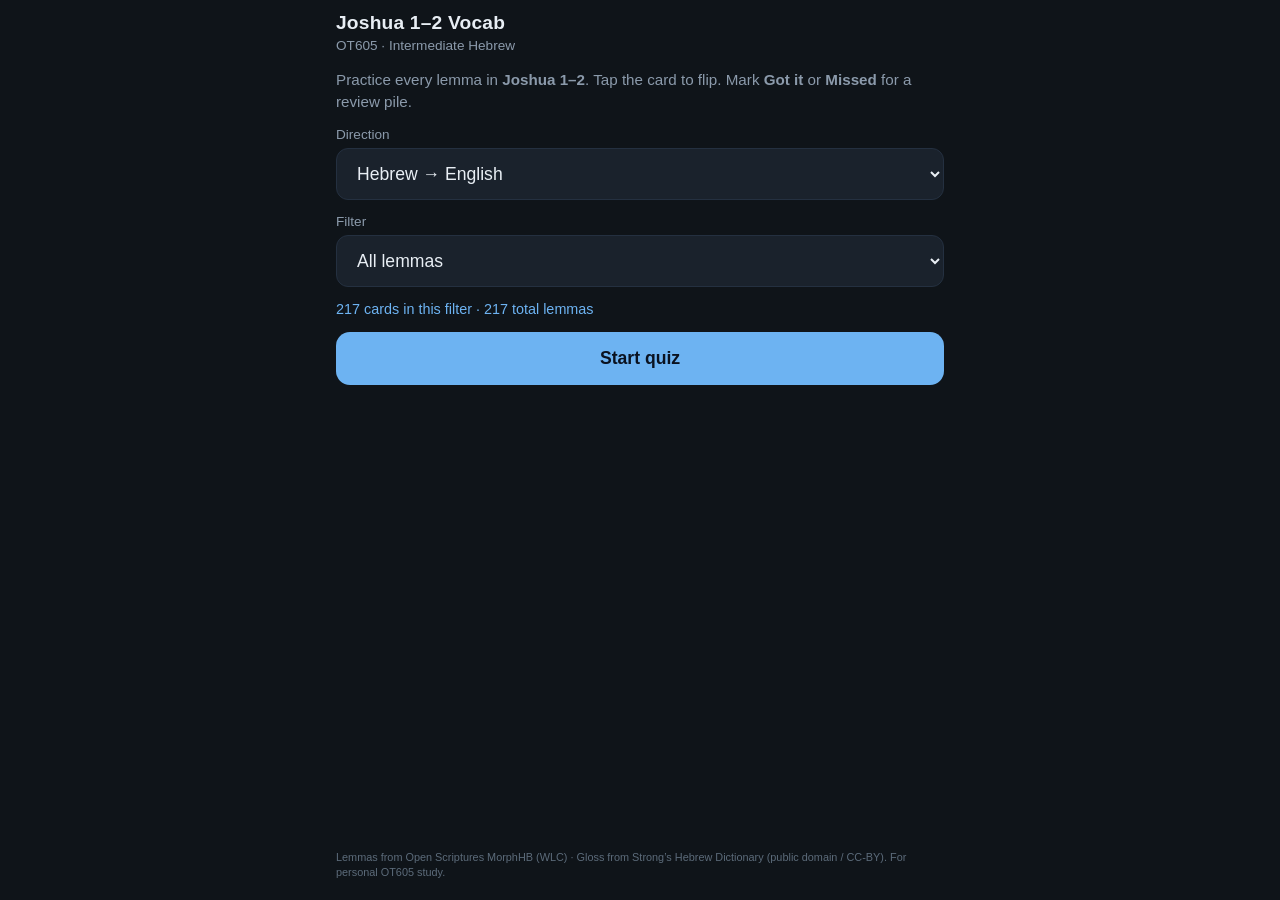
==== index.html @ ba5dbfcc "Add Joshua 1–2 Hebrew vocab PWA for OT605 Offline flip-card drill with 217 MorphHB lemmas from Josh " ====
<!DOCTYPE html>
<html lang="en">
<head>
  <meta charset="utf-8" />
  <meta name="viewport" content="width=device-width, initial-scale=1, viewport-fit=cover" />
  <meta name="theme-color" content="#0f1419" />
  <meta name="apple-mobile-web-app-capable" content="yes" />
  <meta name="apple-mobile-web-app-status-bar-style" content="black-translucent" />
  <meta name="apple-mobile-web-app-title" content="Josh Vocab" />
  <meta name="description" content="Joshua 1–2 Biblical Hebrew vocabulary flip cards — OT605 Intermediate Hebrew, The Expositors Seminary" />
  <title>Joshua 1–2 Vocab</title>
  <link rel="manifest" href="./manifest.webmanifest" />
  <link rel="apple-touch-icon" href="./apple-touch-icon.png" />
  <link rel="icon" type="image/png" sizes="192x192" href="./icon-192.png" />
  <link rel="stylesheet" href="./styles.css" />
</head>
<body>
  <div class="app">
    <header class="top">
      <div>
        <h1>Joshua 1–2 Vocab</h1>
        <p class="sub">OT605 · Intermediate Hebrew</p>
      </div>
    </header>

    <section id="setup" class="panel">
      <p class="hint">Practice every lemma in <strong>Joshua 1–2</strong>. Tap the card to flip. Mark <strong>Got it</strong> or <strong>Missed</strong> for a review pile.</p>

      <label class="field">Direction
        <select id="modeSelect" aria-label="Quiz direction">
          <option value="he-en" selected>Hebrew → English</option>
          <option value="en-he">English → Hebrew</option>
        </select>
      </label>

      <label class="field">Filter
        <select id="filterSelect" aria-label="Chapter filter">
          <option value="all" selected>All lemmas</option>
          <option value="ch1">Chapter 1 only</option>
          <option value="ch2">Chapter 2 only</option>
          <option value="both">In both chapters</option>
          <option value="hard">Hard only (≤2× in Josh 1–2)</option>
        </select>
      </label>

      <p class="status" id="status" aria-live="polite"></p>
      <button type="button" class="btn" id="startBtn">Start quiz</button>
    </section>

    <section id="quiz" class="panel" hidden>
      <div class="quiz-bar">
        <span id="quizTitle">Quiz</span>
        <span class="progress" id="progress">0/0</span>
      </div>

      <button type="button" class="flip-scene" id="flipCard" aria-label="Flip card">
        <div class="flip-inner" id="flipInner">
          <div class="flip-face flip-front">
            <p class="face-label" id="frontLabel">Hebrew</p>
            <div class="prompt" id="frontText" aria-live="polite"></div>
            <p class="meta" id="frontMeta"></p>
            <p class="tap-hint" id="tapHint">Tap to flip</p>
          </div>
          <div class="flip-face flip-back">
            <p class="face-label" id="backLabel">English</p>
            <div class="answer" id="backText"></div>
            <p class="meta" id="backMeta"></p>
          </div>
        </div>
      </button>

      <div class="actions" id="gradeRow" hidden>
        <button type="button" class="btn ok" id="gotItBtn">Got it</button>
        <button type="button" class="btn secondary" id="missedBtn">Missed</button>
      </div>
    </section>

    <section id="results" class="panel" hidden>
      <p class="score" id="scoreLine">Score</p>
      <p class="review" id="reviewLine"></p>
      <button type="button" class="btn" id="againBtn">Review missed</button>
      <div class="row">
        <button type="button" class="btn secondary" id="fullAgainBtn">Full quiz</button>
        <button type="button" class="btn ghost" id="homeBtn">Home</button>
      </div>
    </section>

    <footer class="attr">
      Lemmas from Open Scriptures MorphHB (WLC) · Gloss from Strong’s Hebrew Dictionary (public domain / CC-BY). For personal OT605 study.
    </footer>
  </div>
  <script src="./vocab.js"></script>
  <script src="./app.js"></script>
</body>
</html>
---- styles.css ----
:root {
  --bg: #0f1419;
  --bg2: #1a222c;
  --bg3: #243040;
  --text: #e8eef4;
  --muted: #8b9aab;
  --accent: #6db3f2;
  --ok: #3dcc8c;
  --bad: #f07178;
  --hebrew: "SBL Hebrew", "Ezra SIL", "Times New Roman", "Noto Serif Hebrew", "David Libre", serif;
  --serif: "Iowan Old Style", "Palatino Linotype", Palatino, "Book Antiqua", Georgia, serif;
  --sans: -apple-system, BlinkMacSystemFont, "Segoe UI", Roboto, "Helvetica Neue", Arial, sans-serif;
  --safe-b: env(safe-area-inset-bottom, 0px);
  --safe-t: env(safe-area-inset-top, 0px);
}

*, *::before, *::after { box-sizing: border-box; }
html { height: 100%; }
body {
  margin: 0;
  min-height: 100%;
  min-height: 100dvh;
  font-family: var(--sans);
  background: var(--bg);
  color: var(--text);
  -webkit-text-size-adjust: 100%;
  -webkit-tap-highlight-color: transparent;
}

.app {
  max-width: 640px;
  margin: 0 auto;
  min-height: 100dvh;
  padding: calc(12px + var(--safe-t)) 16px calc(20px + var(--safe-b));
  display: flex;
  flex-direction: column;
}

header.top {
  margin-bottom: 16px;
}
header.top h1 {
  font-size: 1.2rem;
  font-weight: 650;
  margin: 0;
  letter-spacing: 0.01em;
}
.sub {
  color: var(--muted);
  font-size: 0.85rem;
  margin: 4px 0 0;
}

.panel {
  flex: 1;
  display: flex;
  flex-direction: column;
  gap: 14px;
}
.panel[hidden] { display: none !important; }

label.field {
  display: flex;
  flex-direction: column;
  gap: 6px;
  font-size: 0.85rem;
  color: var(--muted);
}
select {
  font: inherit;
  font-size: 1.1rem;
  padding: 14px 16px;
  border-radius: 12px;
  border: 1px solid var(--bg3);
  background: var(--bg2);
  color: var(--text);
  width: 100%;
  outline: none;
}
select:focus {
  border-color: var(--accent);
  box-shadow: 0 0 0 3px rgba(109, 179, 242, 0.25);
}

.btn {
  appearance: none;
  border: none;
  border-radius: 14px;
  font: inherit;
  font-size: 1.1rem;
  font-weight: 600;
  padding: 16px 20px;
  min-height: 52px;
  cursor: pointer;
  background: var(--accent);
  color: #0a1220;
  width: 100%;
  touch-action: manipulation;
}
.btn:active { transform: scale(0.98); }
.btn.secondary {
  background: var(--bg3);
  color: var(--text);
}
.btn.ok {
  background: var(--ok);
  color: #0a1220;
}
.btn.ghost {
  background: transparent;
  color: var(--muted);
  border: 1px solid var(--bg3);
}
.btn[hidden] { display: none !important; }

.row {
  display: flex;
  gap: 10px;
}
.row .btn { flex: 1; }

.hint {
  color: var(--muted);
  font-size: 0.95rem;
  line-height: 1.45;
  margin: 0;
}
.status {
  color: var(--accent);
  font-size: 0.9rem;
  min-height: 1.2em;
  margin: 0;
}

.quiz-bar {
  display: flex;
  justify-content: space-between;
  align-items: center;
  color: var(--muted);
  font-size: 0.9rem;
}
.progress {
  font-variant-numeric: tabular-nums;
  font-weight: 650;
  color: var(--text);
  font-size: 1.05rem;
}

.flip-scene {
  appearance: none;
  border: none;
  background: transparent;
  padding: 0;
  margin: 0;
  width: 100%;
  flex: 1;
  min-height: 280px;
  perspective: 1200px;
  cursor: pointer;
  text-align: left;
  color: inherit;
  touch-action: manipulation;
}
.flip-inner {
  position: relative;
  width: 100%;
  height: 100%;
  min-height: 280px;
  transform-style: preserve-3d;
  transition: transform 0.45s ease;
}
.flip-scene.is-flipped .flip-inner {
  transform: rotateY(180deg);
}
.flip-face {
  position: absolute;
  inset: 0;
  background: var(--bg2);
  border-radius: 18px;
  padding: 20px 18px 18px;
  display: flex;
  flex-direction: column;
  gap: 12px;
  backface-visibility: hidden;
  -webkit-backface-visibility: hidden;
  box-shadow: 0 8px 28px rgba(0, 0, 0, 0.28);
}
.flip-back {
  transform: rotateY(180deg);
  align-items: center;
  justify-content: center;
  text-align: center;
}
.face-label {
  margin: 0;
  font-size: 0.75rem;
  letter-spacing: 0.08em;
  text-transform: uppercase;
  color: var(--muted);
  font-weight: 650;
}
.prompt, .answer {
  flex: 1;
  display: flex;
  align-items: center;
  justify-content: center;
  text-align: center;
  width: 100%;
  word-break: break-word;
}
.prompt.hebrew, .answer.hebrew {
  font-family: var(--hebrew);
  font-size: clamp(2.4rem, 11vw, 3.4rem);
  line-height: 1.35;
  direction: rtl;
  unicode-bidi: plaintext;
  color: var(--text);
}
.prompt.english, .answer.english {
  font-family: var(--serif);
  font-size: clamp(1.35rem, 5.2vw, 1.75rem);
  line-height: 1.4;
  color: var(--text);
}
.answer.english { color: var(--accent); }
.meta {
  margin: 0;
  text-align: center;
  color: var(--muted);
  font-size: 0.8rem;
  font-variant-numeric: tabular-nums;
  min-height: 1.1em;
}
.tap-hint {
  margin: 0;
  text-align: center;
  color: var(--muted);
  font-size: 0.85rem;
}
.tap-hint[hidden] { display: none !important; }

.actions {
  display: flex;
  flex-direction: column;
  gap: 10px;
  margin-top: auto;
}
.actions[hidden] { display: none !important; }

.score {
  font-size: 1.6rem;
  font-weight: 700;
  text-align: center;
  margin: 12px 0 4px;
}
.review {
  text-align: center;
  color: var(--muted);
  margin: 0 0 12px;
}

.attr {
  margin-top: auto;
  padding-top: 18px;
  font-size: 0.68rem;
  line-height: 1.4;
  color: #5c6b7a;
}

@media (min-width: 500px) {
  .flip-scene, .flip-inner { min-height: 320px; }
}

@media (prefers-reduced-motion: reduce) {
  .flip-inner { transition: none; }
}
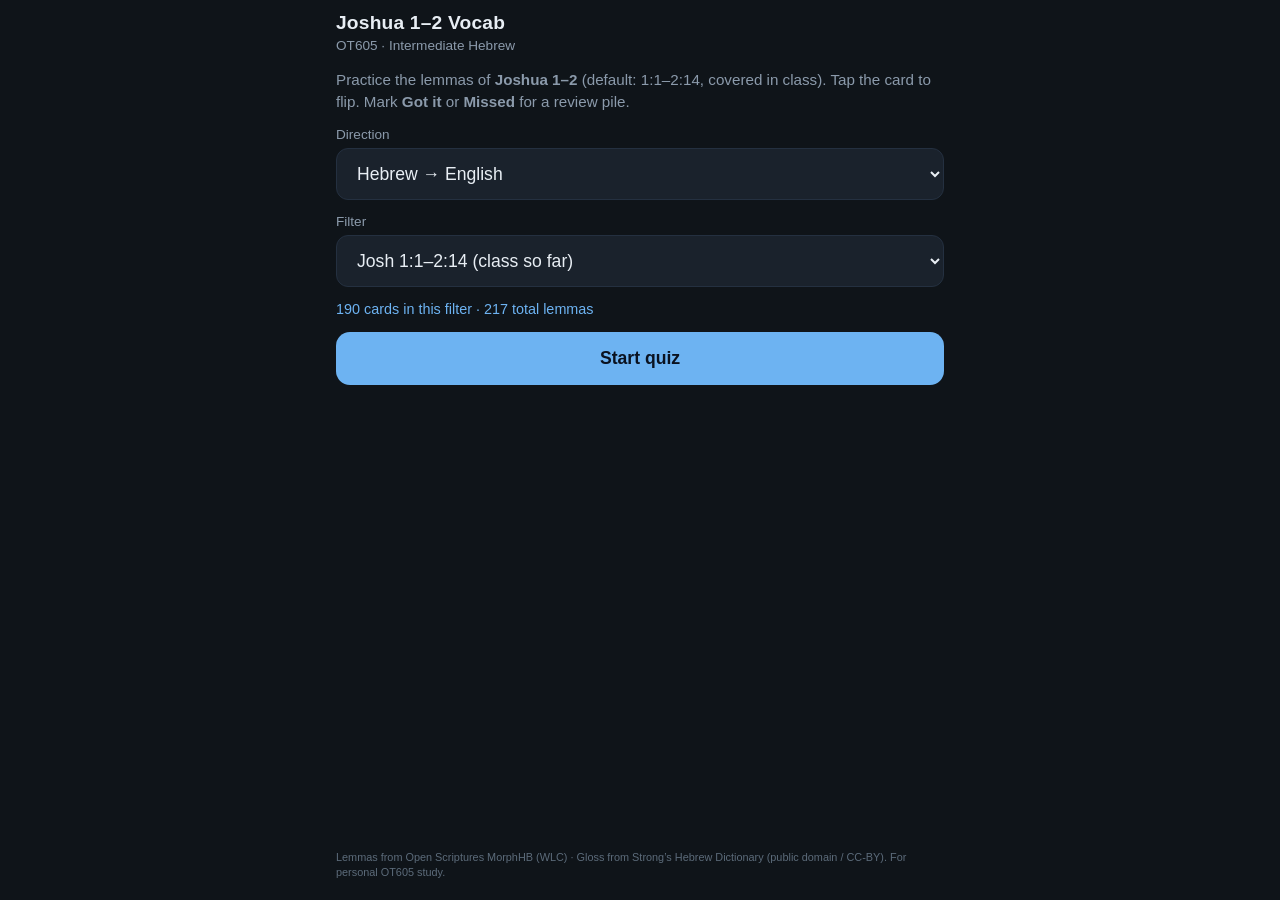
==== commit 859b7f79: "Add Josh 1:1–2:14 class-range filters and standalone build - vocab.js: per-lemma verses, thru214, fr" ====
--- a/index.html
+++ b/index.html
@@ -24,7 +24,7 @@
     </header>
 
     <section id="setup" class="panel">
-      <p class="hint">Practice every lemma in <strong>Joshua 1–2</strong>. Tap the card to flip. Mark <strong>Got it</strong> or <strong>Missed</strong> for a review pile.</p>
+      <p class="hint">Practice the lemmas of <strong>Joshua 1–2</strong> (default: 1:1–2:14, covered in class). Tap the card to flip. Mark <strong>Got it</strong> or <strong>Missed</strong> for a review pile.</p>
 
       <label class="field">Direction
         <select id="modeSelect" aria-label="Quiz direction">
@@ -35,7 +35,9 @@
 
       <label class="field">Filter
         <select id="filterSelect" aria-label="Chapter filter">
-          <option value="all" selected>All lemmas</option>
+          <option value="thru214" selected>Josh 1:1–2:14 (class so far)</option>
+          <option value="hard214">Hard only within 1:1–2:14</option>
+          <option value="all">All lemmas</option>
           <option value="ch1">Chapter 1 only</option>
           <option value="ch2">Chapter 2 only</option>
           <option value="both">In both chapters</option>
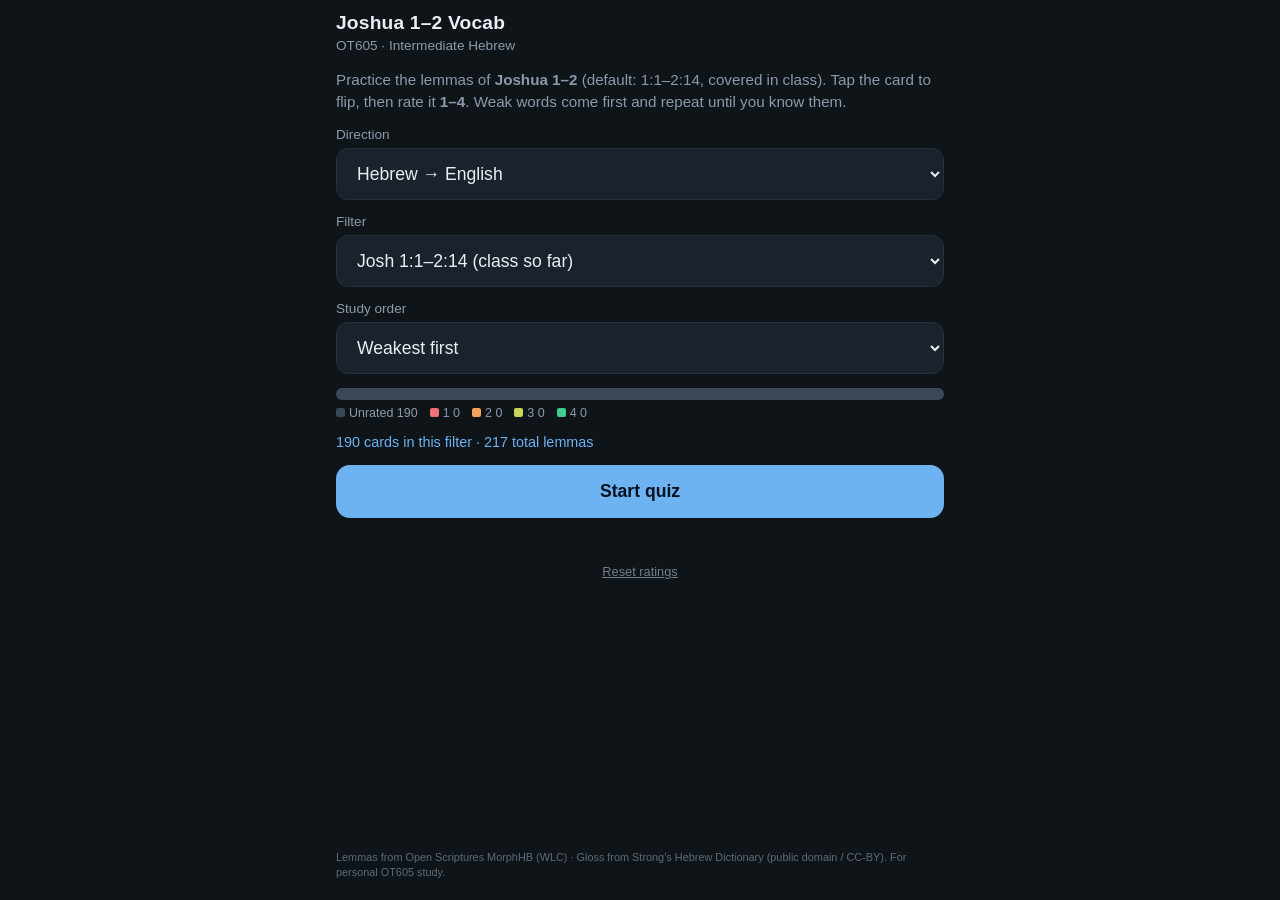
==== commit 85cae84f: "Add 1–4 self-rating, weakest-first order, in-session repetition, mastery bars; lock headwords in reg" ====
--- a/index.html
+++ b/index.html
@@ -24,7 +24,7 @@
     </header>
 
     <section id="setup" class="panel">
-      <p class="hint">Practice the lemmas of <strong>Joshua 1–2</strong> (default: 1:1–2:14, covered in class). Tap the card to flip. Mark <strong>Got it</strong> or <strong>Missed</strong> for a review pile.</p>
+      <p class="hint">Practice the lemmas of <strong>Joshua 1–2</strong> (default: 1:1–2:14, covered in class). Tap the card to flip, then rate it <strong>1–4</strong>. Weak words come first and repeat until you know them.</p>
 
       <label class="field">Direction
         <select id="modeSelect" aria-label="Quiz direction">
@@ -42,17 +42,33 @@
           <option value="ch2">Chapter 2 only</option>
           <option value="both">In both chapters</option>
           <option value="hard">Hard only (≤2× in Josh 1–2)</option>
+          <option value="weak">Rated 1–2 only (weak words)</option>
+          <option value="unrated">Not yet rated</option>
         </select>
       </label>
 
+      <label class="field">Study order
+        <select id="orderSelect" aria-label="Study order">
+          <option value="weak" selected>Weakest first</option>
+          <option value="shuffle">Shuffle</option>
+        </select>
+      </label>
+
+      <div class="mastery" id="mastery" aria-label="Mastery summary for this filter">
+        <div class="mbar" id="masteryBar"></div>
+        <div class="mlegend" id="masteryLegend"></div>
+      </div>
+
       <p class="status" id="status" aria-live="polite"></p>
       <button type="button" class="btn" id="startBtn">Start quiz</button>
+      <button type="button" class="linkbtn reset" id="resetBtn">Reset ratings</button>
     </section>
 
     <section id="quiz" class="panel" hidden>
       <div class="quiz-bar">
         <span id="quizTitle">Quiz</span>
         <span class="progress" id="progress">0/0</span>
+        <button type="button" class="linkbtn" id="endBtn">End</button>
       </div>
 
       <button type="button" class="flip-scene" id="flipCard" aria-label="Flip card">
@@ -71,18 +87,24 @@
         </div>
       </button>
 
-      <div class="actions" id="gradeRow" hidden>
-        <button type="button" class="btn ok" id="gotItBtn">Got it</button>
-        <button type="button" class="btn secondary" id="missedBtn">Missed</button>
+      <div class="rate-row" id="gradeRow" hidden>
+        <button type="button" class="rate r1" data-rate="1"><b>1</b><span>Don’t know</span></button>
+        <button type="button" class="rate r2" data-rate="2"><b>2</b><span>Hard</span></button>
+        <button type="button" class="rate r3" data-rate="3"><b>3</b><span>Good</span></button>
+        <button type="button" class="rate r4" data-rate="4"><b>4</b><span>Know it</span></button>
       </div>
     </section>
 
     <section id="results" class="panel" hidden>
-      <p class="score" id="scoreLine">Score</p>
+      <p class="score" id="scoreLine">Session done</p>
+      <div class="mastery" aria-label="Ratings this session">
+        <div class="mbar" id="sessionBar"></div>
+        <div class="mlegend" id="sessionLegend"></div>
+      </div>
       <p class="review" id="reviewLine"></p>
-      <button type="button" class="btn" id="againBtn">Review missed</button>
+      <button type="button" class="btn" id="weakBtn">Study weak words (1–2)</button>
       <div class="row">
-        <button type="button" class="btn secondary" id="fullAgainBtn">Full quiz</button>
+        <button type="button" class="btn secondary" id="fullAgainBtn">Study again</button>
         <button type="button" class="btn ghost" id="homeBtn">Home</button>
       </div>
     </section>
--- a/styles.css
+++ b/styles.css
@@ -274,3 +274,91 @@
 @media (prefers-reduced-motion: reduce) {
   .flip-inner { transition: none; }
 }
+
+/* ---- 1–4 ratings ---- */
+:root {
+  --r0: #3a4756;
+  --r1: #f07178;
+  --r2: #f5a25d;
+  --r3: #c9d65b;
+  --r4: #3dcc8c;
+}
+.rate-row {
+  display: grid;
+  grid-template-columns: repeat(4, 1fr);
+  gap: 8px;
+  margin-top: auto;
+}
+.rate-row[hidden] { display: none !important; }
+.rate {
+  appearance: none;
+  border: none;
+  border-radius: 14px;
+  min-height: 68px;
+  padding: 8px 4px;
+  font: inherit;
+  color: #0a1220;
+  cursor: pointer;
+  touch-action: manipulation;
+  display: flex;
+  flex-direction: column;
+  align-items: center;
+  justify-content: center;
+  gap: 2px;
+}
+.rate:active { transform: scale(0.96); }
+.rate b { font-size: 1.35rem; line-height: 1; }
+.rate span { font-size: 0.78rem; font-weight: 600; line-height: 1.1; text-align: center; }
+.rate.r1 { background: var(--r1); }
+.rate.r2 { background: var(--r2); }
+.rate.r3 { background: var(--r3); }
+.rate.r4 { background: var(--r4); }
+
+.mastery { display: flex; flex-direction: column; gap: 6px; }
+.mbar {
+  display: flex;
+  height: 12px;
+  border-radius: 6px;
+  overflow: hidden;
+  background: var(--bg2);
+}
+.mbar > i { display: block; height: 100%; }
+.mlegend {
+  display: flex;
+  flex-wrap: wrap;
+  gap: 4px 12px;
+  font-size: 0.78rem;
+  color: var(--muted);
+  font-variant-numeric: tabular-nums;
+}
+.mlegend span::before {
+  content: "";
+  display: inline-block;
+  width: 9px;
+  height: 9px;
+  border-radius: 2px;
+  margin-right: 4px;
+  background: var(--c);
+}
+.c0 { --c: var(--r0); background: var(--r0); }
+.c1 { --c: var(--r1); background: var(--r1); }
+.c2 { --c: var(--r2); background: var(--r2); }
+.c3 { --c: var(--r3); background: var(--r3); }
+.c4 { --c: var(--r4); background: var(--r4); }
+.mlegend span { background: none; }
+
+.linkbtn {
+  appearance: none;
+  background: none;
+  border: none;
+  color: var(--muted);
+  font: inherit;
+  font-size: 0.85rem;
+  padding: 8px 4px;
+  cursor: pointer;
+  text-decoration: underline;
+  touch-action: manipulation;
+}
+.linkbtn.reset { margin-top: 24px; align-self: center; font-size: 0.8rem; opacity: 0.8; }
+.quiz-bar { gap: 8px; }
+.quiz-bar #quizTitle { flex: 1; }
